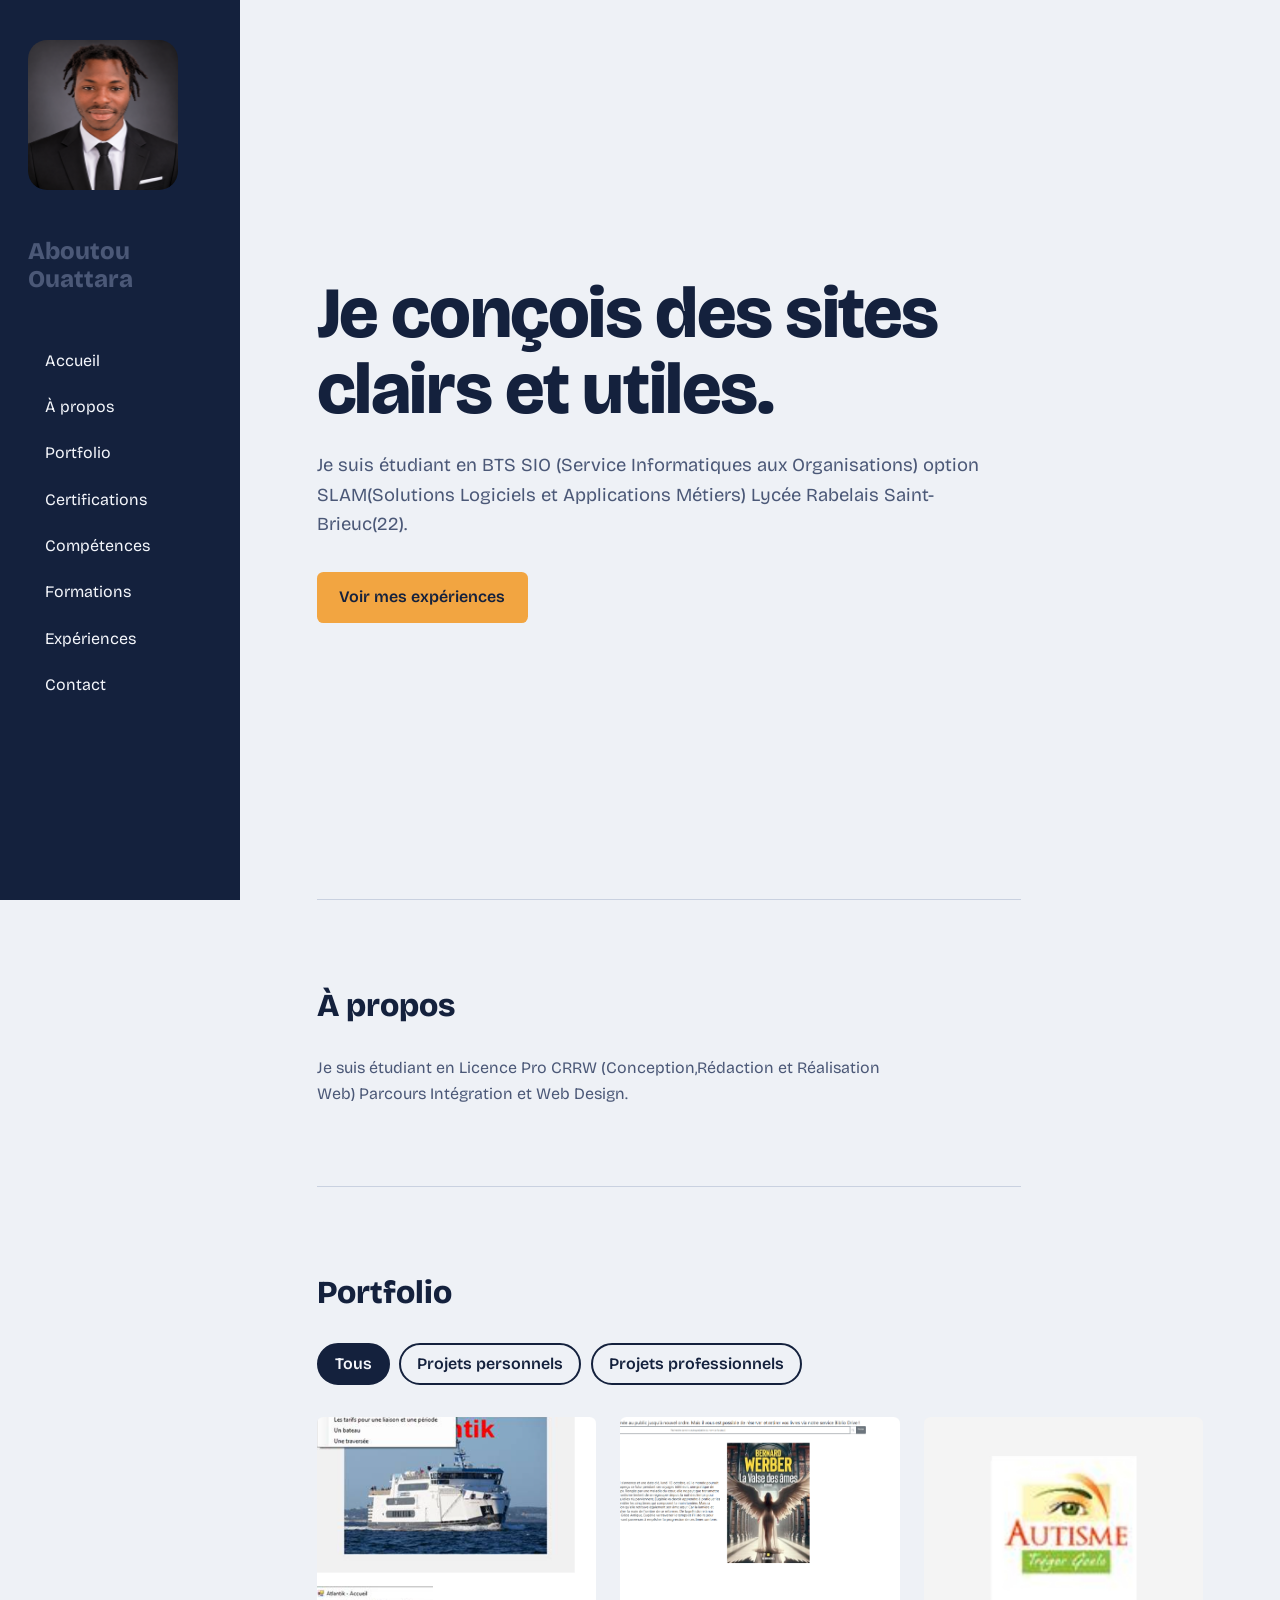
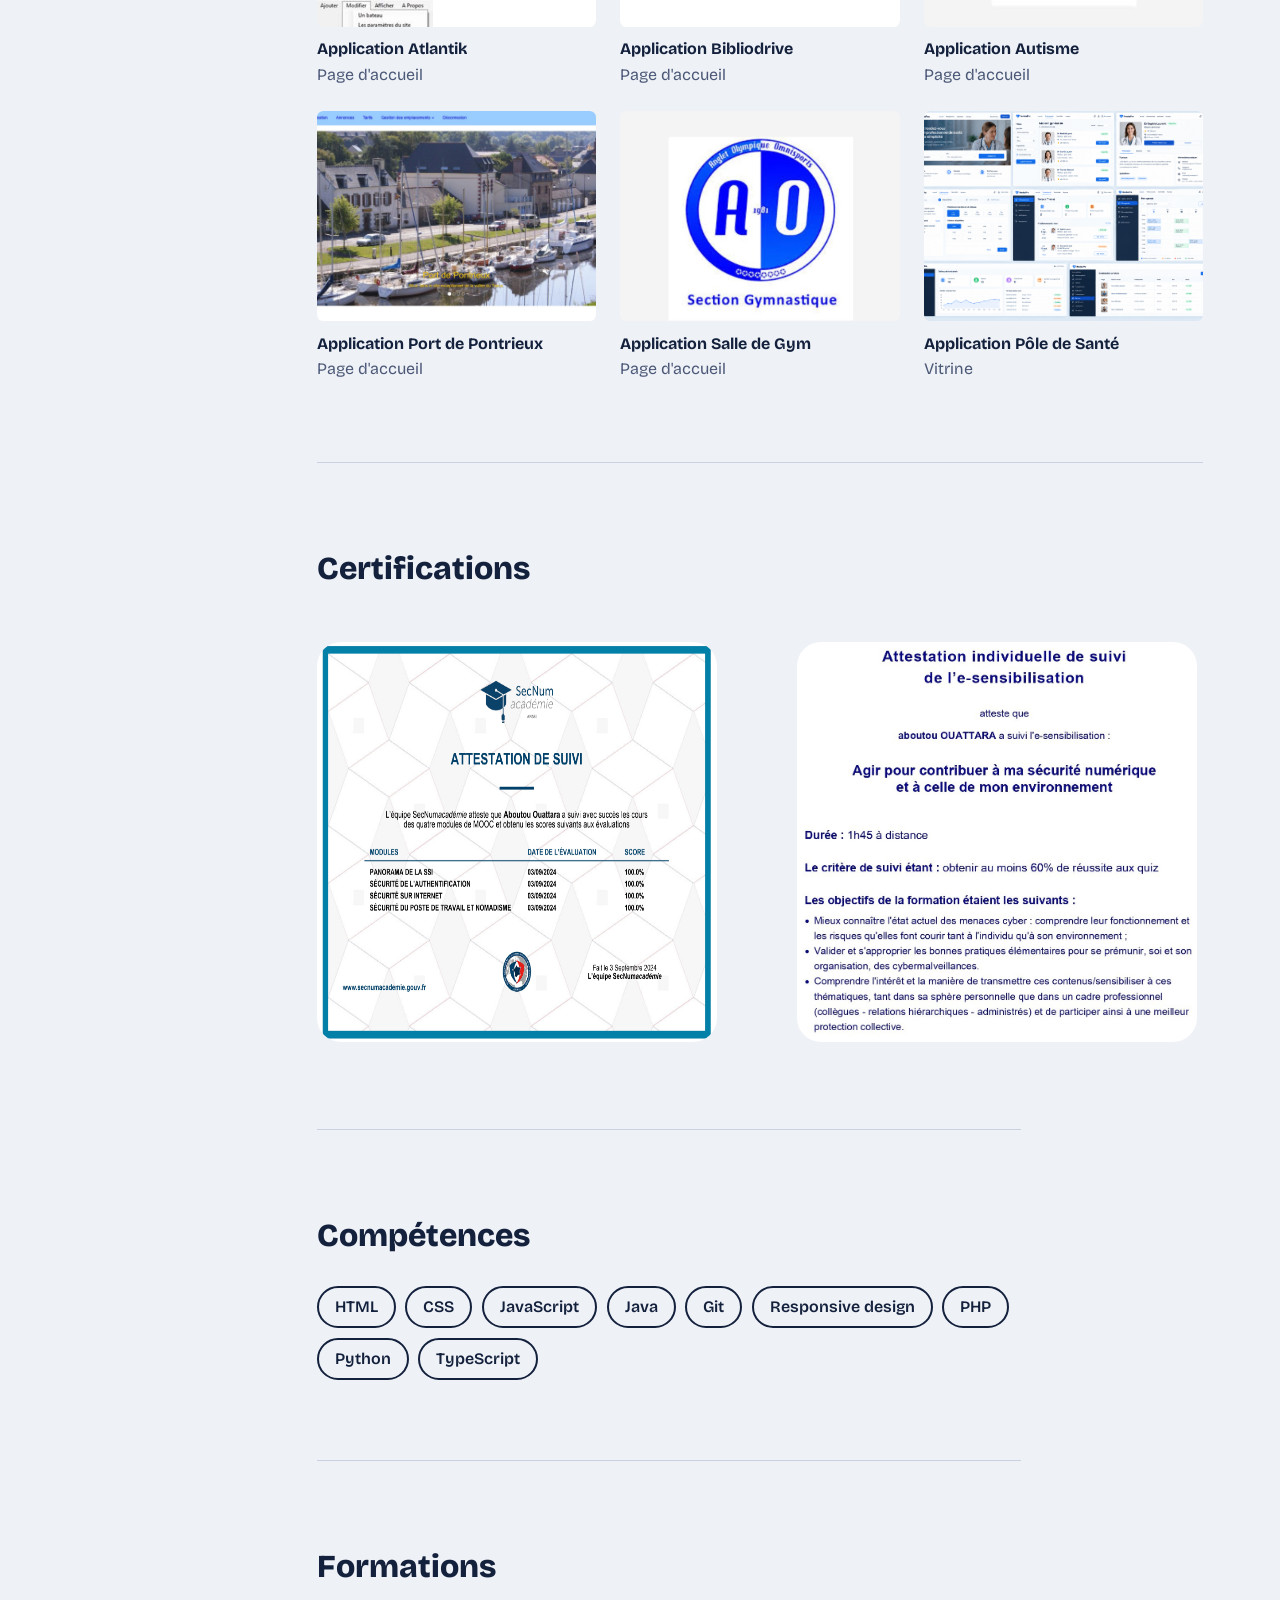
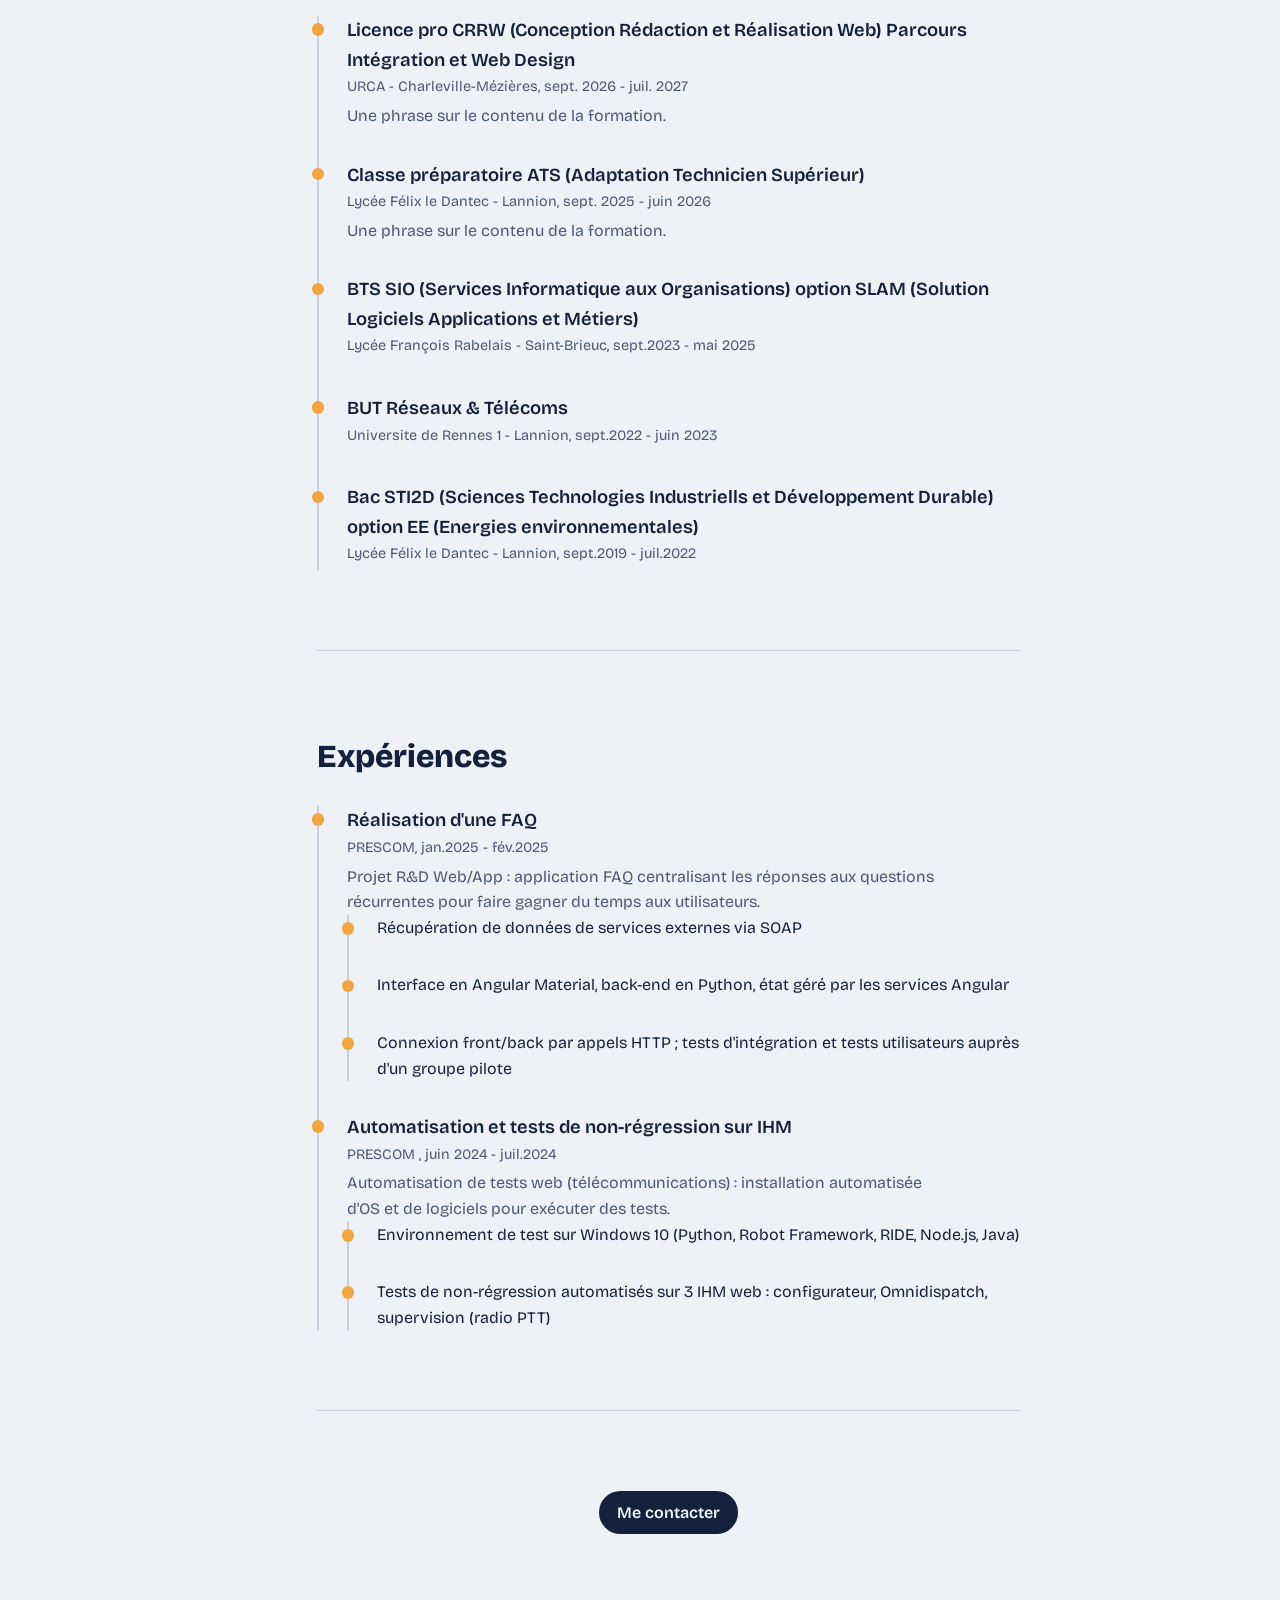
==== index.html @ e18f7376 "v1.01" ====
<!DOCTYPE html>
<html lang="fr">

<head>
	<meta charset="UTF-8">
	<meta name="viewport" content="width=device-width, initial-scale=1.0">
	<meta
		content="Portfolio d'ABOUTOU OUATTARA - Etudiant en Licence Pro CRRW (Conception, Rédaction et Réalisation Web) Parcous Intégration et Web Design"
		name="description">
	<meta content="ABOUTOU OUATTARA" name="author">
	<meta name="description" content="Portfolio d'Aboutou Ouattara">
	<title>Aboutou Ouattara | Portfolio</title>
	<link rel="preconnect" href="https://fonts.googleapis.com">
	<link rel="preconnect" href="https://fonts.gstatic.com" crossorigin>
	<link href="https://fonts.googleapis.com/css2?family=Bricolage+Grotesque:wght@400;600;800&display=swap"
		rel="stylesheet">
	<link rel="stylesheet" href="./css/style.css">
	<script src="./js/script.js" defer></script>
</head>

<body>
	<nav class="menu" aria-label="Navigation principale">
		<img src="./images/Portrait professionnel en costume noir.png" alt="photo professionnel" class="profil">
		<p class="menu__name">Aboutou<br>Ouattara</p>
		<ul>
			<li><a href="#accueil">Accueil</a></li>
			<li><a href="#apropos">À propos</a></li>
			<li><a href="#portfolio">Portfolio</a></li>
			<li><a href="#certifications">Certifications</a></li>
			<li><a href="#competences">Compétences</a></li>
			<li><a href="#formations">Formations</a></li>
			<li><a href="#experiences">Expériences</a></li>
			<li><a href="#contact">Contact</a></li>
		</ul>
	</nav>

	<main>
		<section id="accueil" class="hero">
			<h1>Je conçois des sites clairs et utiles.</h1>
			<p>Je suis étudiant en BTS SIO (Service Informatiques aux Organisations) option SLAM(Solutions Logiciels et
				Applications Métiers) Lycée Rabelais Saint-Brieuc(22).</p>
			<a class="button" href="#experiences">Voir mes expériences</a>
		</section>

		<section id="apropos">
			<h2>À propos</h2>
			<p>Je suis étudiant en Licence Pro CRRW (Conception,Rédaction et Réalisation Web) Parcours Intégration et
				Web Design.</p>
		</section>
		<section id="portfolio">
			<a href="portfolio.html">
				<h2>Portfolio</h2>
			</a>
			<div class="filters">
				<button type="button" data-filter="all" class="is-active">Tous</button>
				<button type="button" data-filter="personnels">Projets personnels</button>
				<button type="button" data-filter="professionnels">Projets professionnels</button>
			</div>

			<div class="projects">
				<figure class="project" data-category="professionnels">
					<a href="projets/atlantik-app1.png" class="img-pop-up">
						<img src="projets/atlantik-app1.png" alt="Application Atlantik, page d'accueil">
					</a>
					<figcaption>
						<h4>Application Atlantik</h4>
						<p>Page d'accueil</p>
					</figcaption>
				</figure>
				<figure class="project" data-category="professionnels">
					<a href="projets/bibliodrive1.png" class="img-pop-up">
						<img src="projets/bibliodrive1.png" alt="Application Bibliodrive">
					</a>
					<figcaption>
						<h4>Application Bibliodrive</h4>
						<p>Page d'accueil</p>
					</figcaption>
				</figure>
				<figure class="project" data-category="professionnels">
					<a href="projets/javaprojetAsso1.jpg">
						<img src="projets/javaprojetAsso1.jpg" alt="Application Java">
					</a>
					<figcaption>
						<h4>Application Autisme</h4>
						<p>Page d'accueil</p>
					</figcaption>
				</figure>
				<figure class="project" data-category="professionnels">
					<a href="projets/symfony1.jpg">
						<img src="projets/symfony1.jpg" alt="Application symfony">
					</a>
					<figcaption>
						<h4>Application Port de Pontrieux</h4>
						<p>Page d'accueil</p>
					</figcaption>
				</figure>
				<figure class="project" data-category="professionnels">
					<a href="projets/javaprojetGym1.jpg">
						<img src="projets/javaprojetGym1.jpg" alt="Application Java">
					</a>
					<figcaption>
						<h4>Application Salle de Gym</h4>
						<p>Page d'accueil</p>
					</figcaption>
				</figure>
				<figure class="project" data-category="personnels">
					<a href="projets/maquette.png">
						<img src="projets/maquette.png" alt="Application CodeIgniter4">
					</a>
					<figcaption>
						<h4>Application Pôle de Santé</h4>
						<p>Vitrine</p>
					</figcaption>
				</figure>
			</div>
		</section>
		<section id="certifications">
			<h2>Certifications</h2>
			<div class="mes-certifs">
				<figure>
					<a href="certifications/attestationsecnum_page-0001.jpg">
						<img src="certifications/attestationsecnum_page-0001.jpg" alt="Certifications MOOC">
					</a>
				</figure>
				<figure>
					<a href="certifications/AttestationSensCyber.jpg">
						<img src="certifications/AttestationSensCyber.jpg" alt="Attestation sens cyber">
					</a>
				</figure>
			</div>
		</section>
		</section>
		<section id="competences">
			<h2>Compétences</h2>
			<ul class="tags">
				<li>HTML</li>
				<li>CSS</li>
				<li>JavaScript</li>
				<li>Java</li>
				<li>Git</li>
				<li>Responsive design</li>
				<li>PHP</li>
				<li>Python</li>
				<li>TypeScript</li>
			</ul>
		</section>

		<section id="formations">
			<h2>Formations</h2>
			<ol class="timeline">
				<li>
					<h3>Licence pro CRRW (Conception Rédaction et Réalisation Web) Parcours Intégration et Web Design
					</h3>
					<p class="meta">URCA - Charleville-Mézières, sept. 2026 - juil. 2027</p>
					<p>Une phrase sur le contenu de la formation.</p>
				</li>
				<li>
					<h3>Classe préparatoire ATS (Adaptation Technicien Supérieur)</h3>
					<p class="meta">Lycée Félix le Dantec - Lannion, sept. 2025 - juin 2026</p>
					<p>Une phrase sur le contenu de la formation.</p>
				</li>
				<li>
					<h3>BTS SIO (Services Informatique aux Organisations) option SLAM (Solution Logiciels Applications
						et Métiers)</h3>
					<p class="meta">Lycée François Rabelais - Saint-Brieuc, sept.2023 - mai 2025</p>
				</li>
				<li>
					<h3>BUT Réseaux & Télécoms</h3>
					<p class="meta">Universite de Rennes 1 - Lannion, sept.2022 - juin 2023</p>
				</li>
				<li>
					<h3>Bac STI2D (Sciences Technologies Industriells et Développement Durable) option EE (Energies
						environnementales)</h3>
					<p class="meta">Lycée Félix le Dantec - Lannion, sept.2019 - juil.2022</p>
				</li>
			</ol>
		</section>

		<section id="experiences">
			<h2>Expériences</h2>
			<ol class="timeline">
				<li>
					<h3>Réalisation d'une FAQ</h3>
					<p class="meta">PRESCOM, jan.2025 - fév.2025</p>
					<p>Projet R&D Web/App : application FAQ centralisant les réponses aux questions récurrentes pour
						faire gagner du temps aux utilisateurs.</p>
					<ol class="timeline">
						<li>Récupération de données de services externes via SOAP</li>
						<li>Interface en Angular Material, back-end en Python, état géré par les services Angular</li>
						<li>Connexion front/back par appels HTTP ; tests d'intégration et tests utilisateurs auprès d'un
							groupe pilote</li>
					</ol>
				</li>
				<li>
					<h3>Automatisation et tests de non-régression sur IHM</h3>
					<p class="meta">PRESCOM , juin 2024 - juil.2024</p>
					<p>Automatisation de tests web (télécommunications) : installation automatisée d'OS et de logiciels
						pour exécuter des tests.</p>
					<ol class="timeline">
						<li>Environnement de test sur Windows 10 (Python, Robot Framework, RIDE, Node.js, Java)</li>
						<li>Tests de non-régression automatisés sur 3 IHM web : configurateur, Omnidispatch, supervision
							(radio PTT)</li>
					</ol>
				</li>
			</ol>
		</section>
		<section id="contact">
			<a href="contact.html" class="contacter">Me contacter</a>
		</section>
	</main>
</body>

</html>
---- css/style.css ----
:root {
    --bg: #eef1f6;
    --ink: #14213d;
    --muted: #4b5877;
    --side: #14213d;
    --side-text: #f4f6fb;
    --accent: #f2a541;
    --line: #c9d1e0;
    --side-width: 15rem;
}

* {
    margin: 0;
    padding: 0;
    box-sizing: border-box;
}

html {
    scroll-behavior: smooth;
}

body {
    min-height: 100vh;
    display: flex;
    background: var(--bg);
    color: var(--ink);
    font-family: 'Bricolage Grotesque', 'Franklin Gothic Medium', Arial, sans-serif;
    line-height: 1.6;
}
.profil{
    width: 150px;
    height: 150px;
    border-radius: 1.2rem;
}


#portfolio {
    max-width: 70rem;
}
#portfolio a{
    text-decoration: none;
    color: inherit;
}

.filters {
    display: flex;
    flex-wrap: wrap;
    gap: 0.6rem;
    margin-bottom: 2rem;
}

.filters button {
    font: inherit;
    font-weight: 600;
    padding: 0.4rem 1rem;
    border: 2px solid var(--ink);
    border-radius: 2rem;
    background: transparent;
    color: var(--ink);
    cursor: pointer;
}

.filters button:hover,
.filters button.is-active {
    background: var(--ink);
    color: var(--side-text);
}

.projects {
    display: grid;
    grid-template-columns: repeat(auto-fill, minmax(15rem, 1fr));
    gap: 1.5rem;
}

.project[hidden] {
    display: none;
}

.project img {
    display: block;
    width: 100%;
    aspect-ratio: 4 / 3;
    object-fit: cover;
    border-radius: 0.4rem;
}

.project h4 {
    margin-top: 0.6rem;
}
#certifications{
    display: grid;
    grid-template-rows: 1fr;
    row-gap: 1.5rem;
    gap: 1.5rem;
    
}
.mes-certifs{
    display: grid;
    grid-template-columns: repeat(2,1fr);
    gap: 5rem;
}
.mes-certifs img{
   width: 400px;
   height: 400px;
   border-radius: 1.5rem;
}

/* Menu latéral */
.menu {
    position: sticky;
    top: 0;
    height: 100vh;
    width: var(--side-width);
    flex-shrink: 0;
    display: flex;
    flex-direction: column;
    gap: 3rem;
    padding: 2.5rem 1.75rem;
    background: var(--side);
    color: var(--side-text);
}

.menu__name {
    font-size: 1.5rem;
    font-weight: 800;
    line-height: 1.15;
}

.menu ul {
    list-style-type: none;
    display: flex;
    flex-direction: column;
    gap: 0.5rem;
}

.menu a {
    display: block;
    padding: 0.4rem 0 0.4rem 0.9rem;
    border-left: 3px solid transparent;
    color: var(--side-text);
    text-decoration: none;
}

.menu a:hover,
.menu a:focus-visible {
    border-left-color: var(--accent);
    outline: none;
}

/* Contenu */
main {
    flex: 1;
    min-width: 0;
    padding: 0 clamp(1.5rem, 6vw, 5rem);
}

section {
    max-width: 44rem;
    padding: 5rem 0;
    border-bottom: 1px solid var(--line);
    scroll-margin-top: 1rem;
}

section:last-child {
    border-bottom: none;
}

h1 {
    font-size: clamp(2.5rem, 6vw, 4.5rem);
    font-weight: 800;
    line-height: 1.05;
    letter-spacing: -0.02em;
    margin-bottom: 1.5rem;
}

h2 {
    font-size: 2rem;
    font-weight: 800;
    margin-bottom: 1.5rem;
}

h3 {
    font-size: 1.15rem;
    font-weight: 600;
}

p {
    color: var(--muted);
    max-width: 60ch;
}

.hero {
    min-height: 100vh;
    display: flex;
    flex-direction: column;
    justify-content: center;
    align-items: flex-start;
}

.hero p {
    font-size: 1.15rem;
    margin-bottom: 2rem;
}

.button {
    display: inline-block;
    padding: 0.8rem 1.4rem;
    background: var(--accent);
    color: var(--ink);
    font-weight: 600;
    text-decoration: none;
    border-radius: 0.4rem;
}

.button:hover {
    background: var(--ink);
    color: var(--side-text);
}

/* Compétences */
.tags {
    list-style: none;
    display: flex;
    flex-wrap: wrap;
    gap: 0.6rem;
}

.tags li {
    padding: 0.4rem 1rem;
    border: 2px solid var(--ink);
    border-radius: 2rem;
    font-weight: 600;
}

/* Formations et expériences */
.timeline {
    list-style: none;
    border-left: 2px solid var(--line);
    display: flex;
    flex-direction: column;
    gap: 2rem;
}

.timeline li {
    position: relative;
    padding-left: 1.75rem;
}

.timeline li::before {
    content: "";
    position: absolute;
    left: -0.45rem;
    top: 0.45rem;
    width: 0.8rem;
    height: 0.8rem;
    border-radius: 50%;
    background: var(--accent);
}

.meta {
    font-size: 0.9rem;
    margin-bottom: 0.3rem;
}

a:focus-visible {
    outline: 3px solid var(--accent);
    outline-offset: 3px;
}

/* Mobile : le menu passe en haut */
@media (max-width: 760px) {
    body {
        flex-direction: column;
    }

    .menu {
        width: 100%;
        height: auto;
        z-index: 10;
        flex-direction: row;
        align-items: center;
        justify-content: space-between;
        gap: 1rem;
        padding: 0.75rem 1rem;
        overflow-x: auto;
    }

    .menu__name {
        display: none;
    }

    .menu ul {
        flex-direction: row;
        gap: 0.25rem;
    }

    .menu a {
        padding: 0.4rem 0.7rem;
        border-left: none;
        border-bottom: 3px solid transparent;
        white-space: nowrap;
    }

    .menu a:hover,
    .menu a:focus-visible {
        border-bottom-color: var(--accent);
    }

    section {
        padding: 3rem 0;
        scroll-margin-top: 4rem;
    }

    .hero {
        min-height: 80vh;
    }
}

/********Contact************************************/
#contact{
    display: flex;
    justify-content: center;
    align-items: center;
    width: 100%;
    height: auto;
}
.contacter{
    font: inherit;
    font-weight: 600;
    padding: 0.4rem 1rem;
    border: 2px solid var(--ink);
    border-radius: 2rem;
    background: transparent;
    color: var(--ink);
    cursor: pointer;
}
#contact a{
    text-decoration: none;
    color: inherit;
    text-align: center;
    background: var(--ink);
    color: var(--side-text);
}
@media (prefers-reduced-motion: reduce) {
    html {
        scroll-behavior: auto;
    }
}
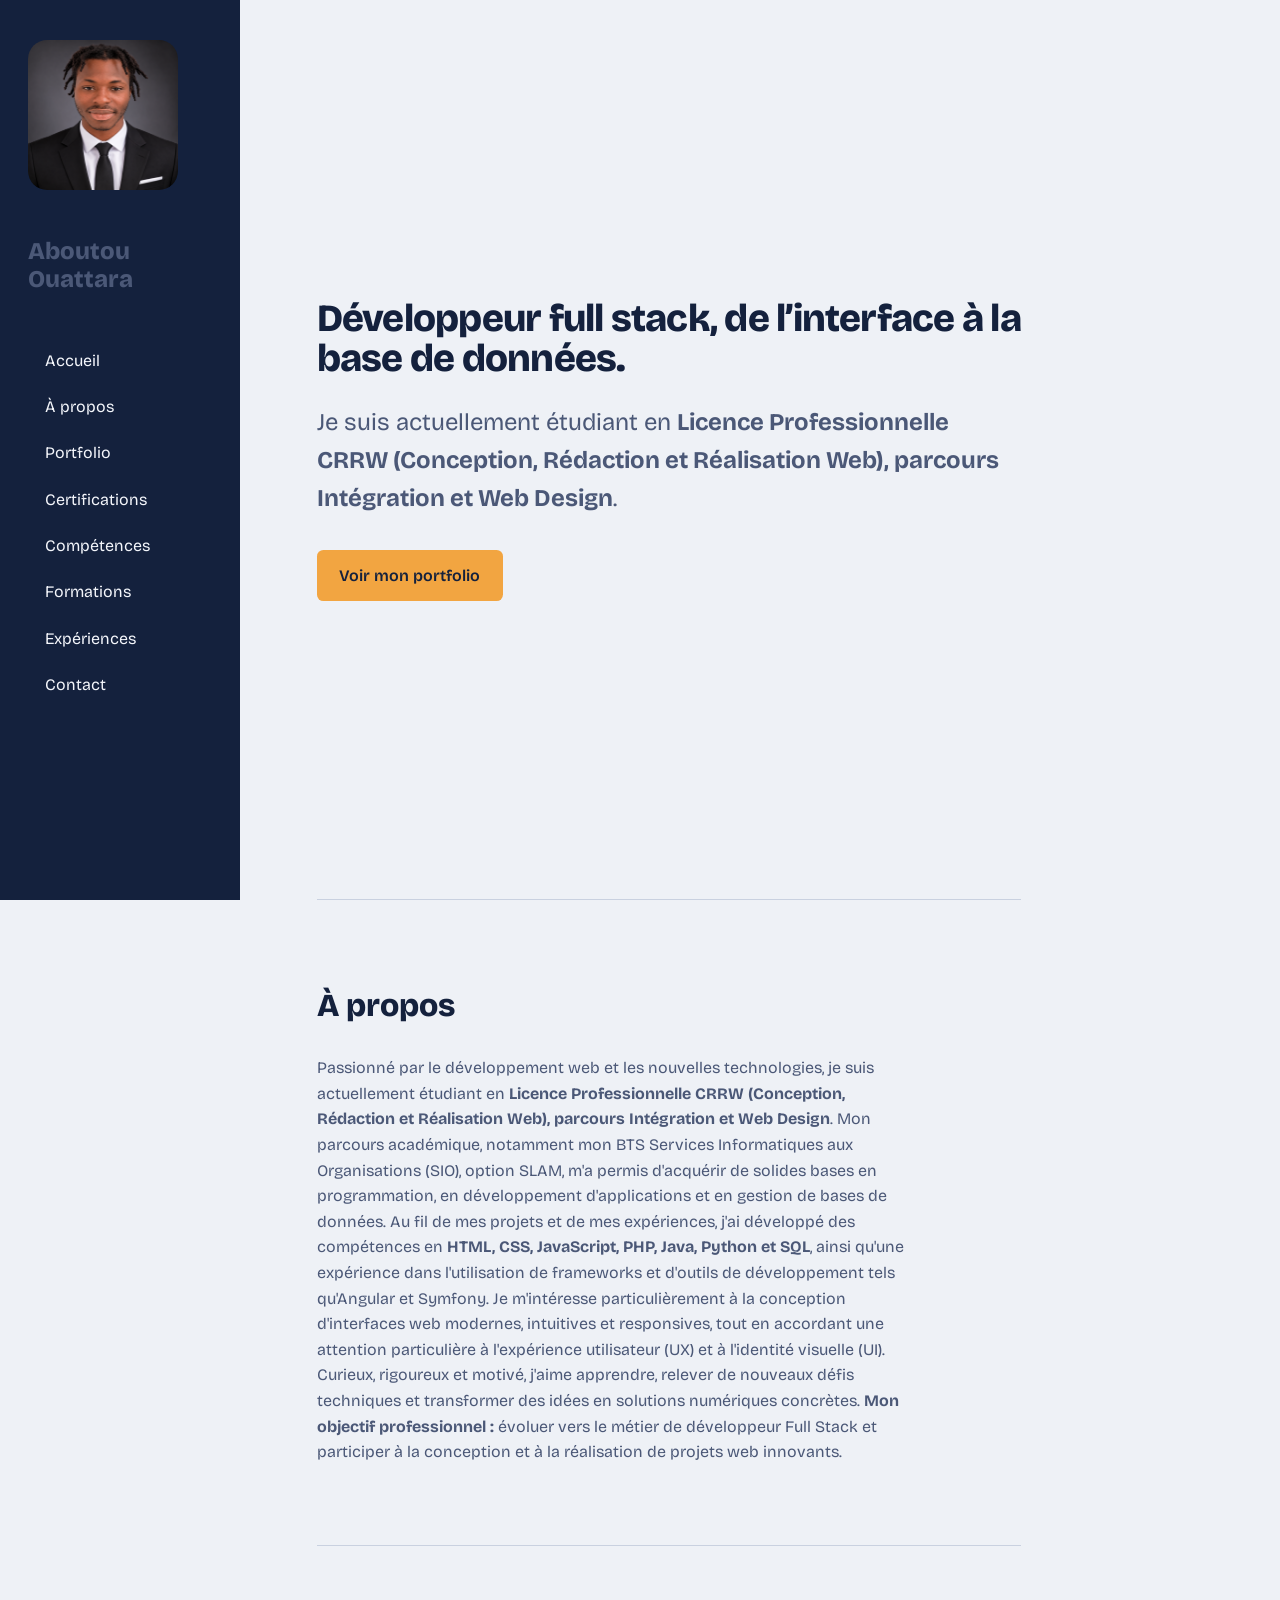
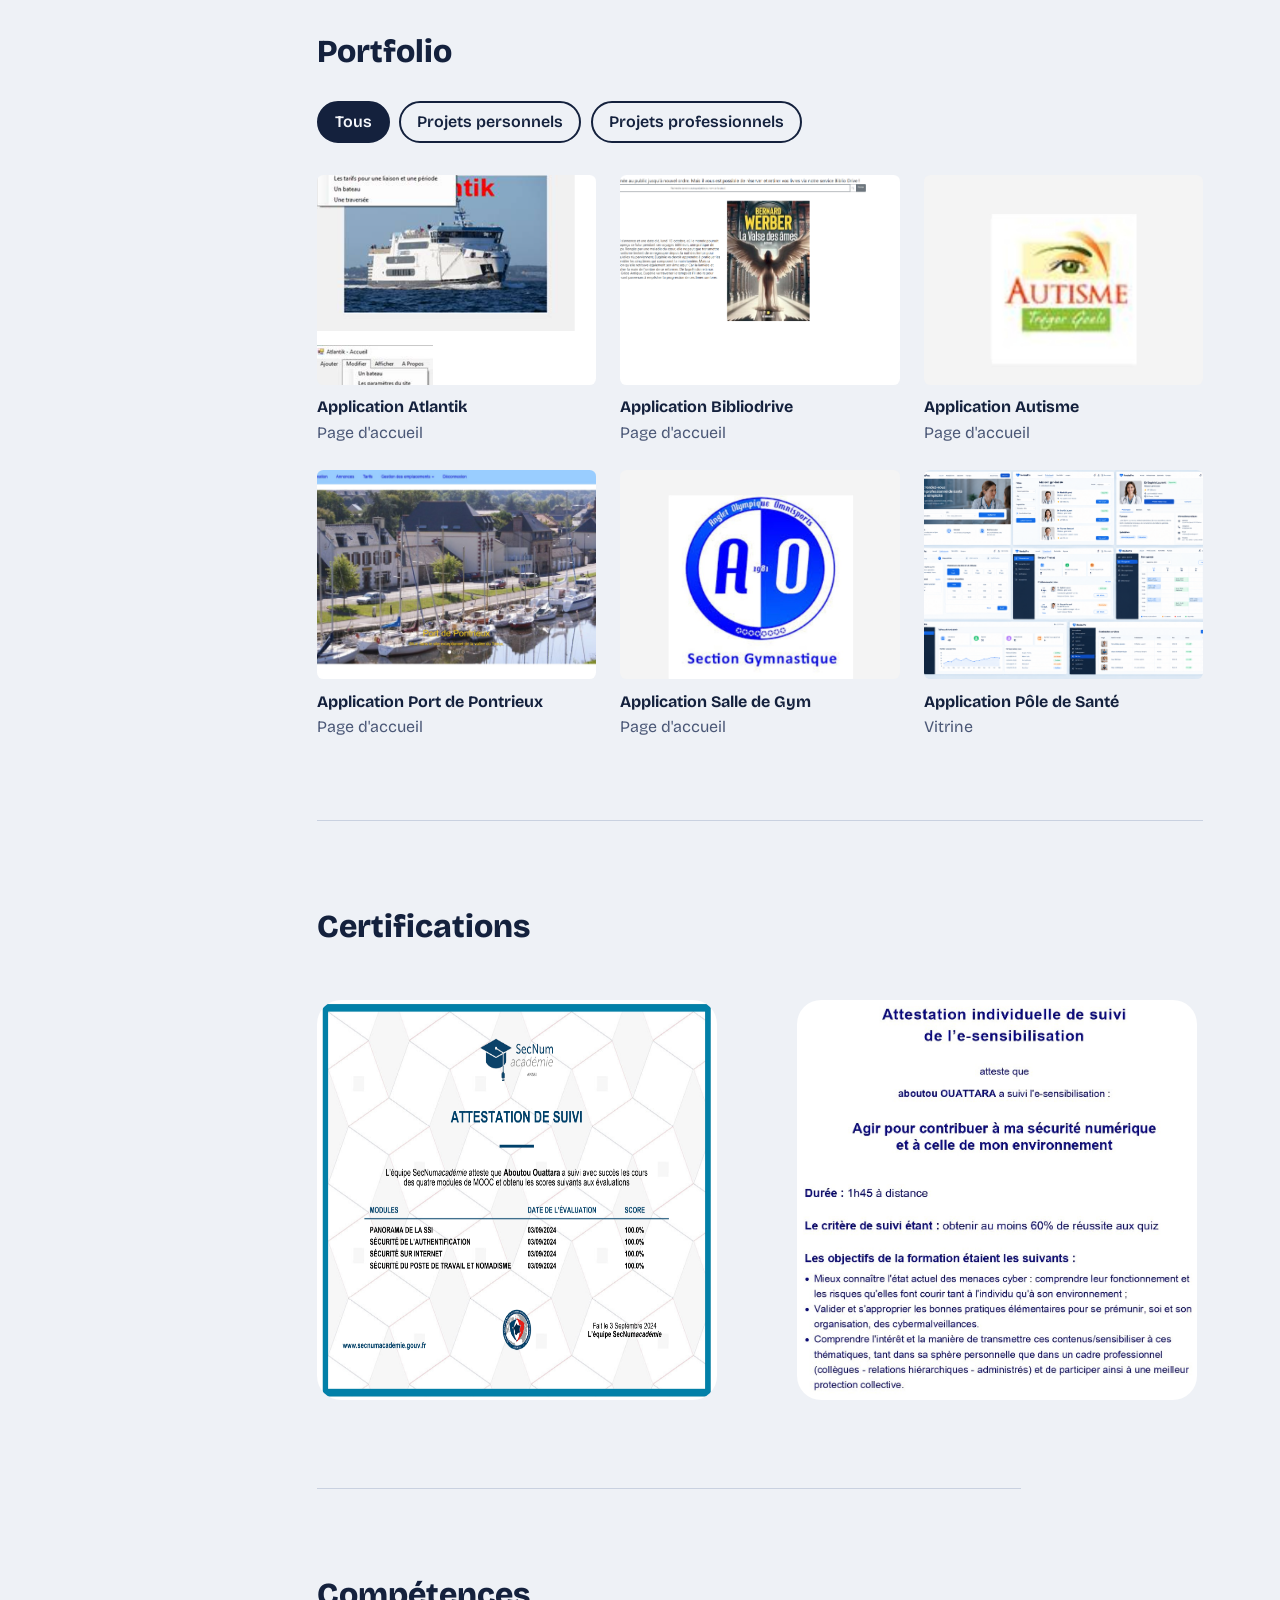
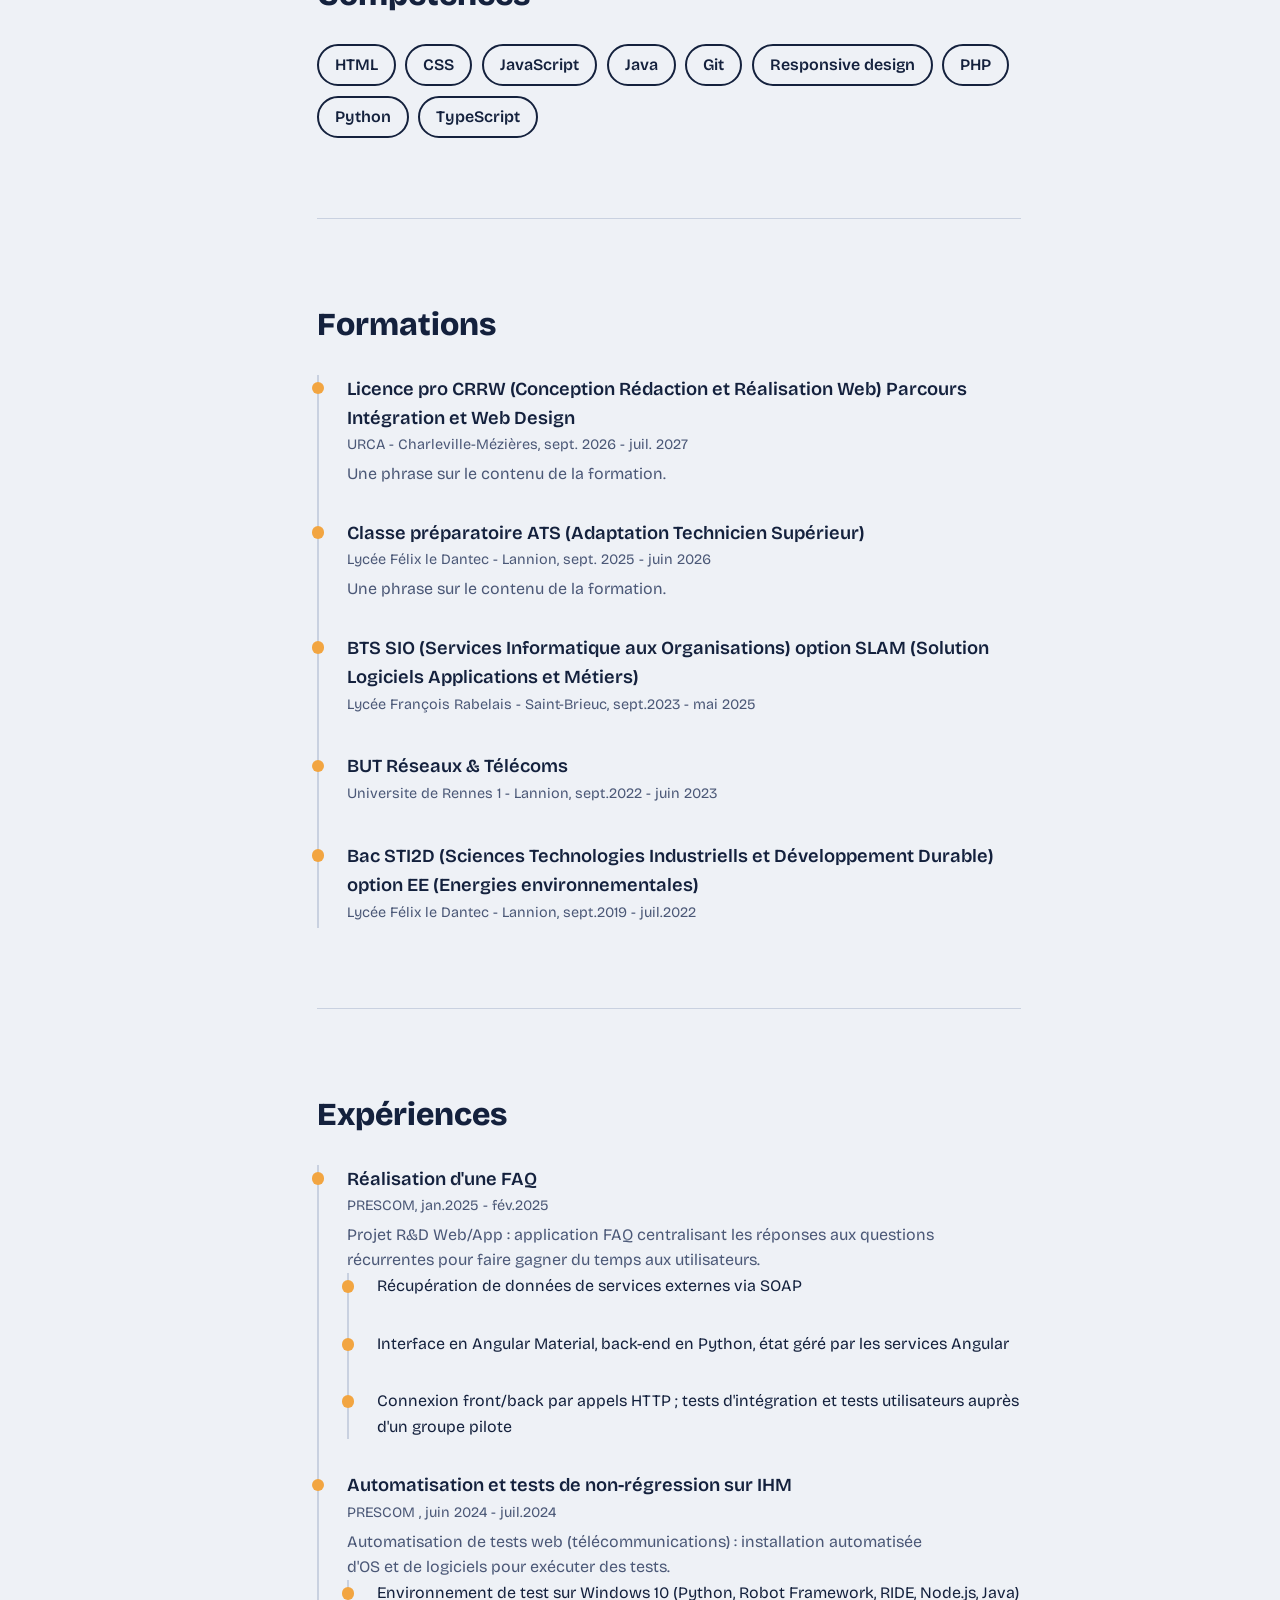
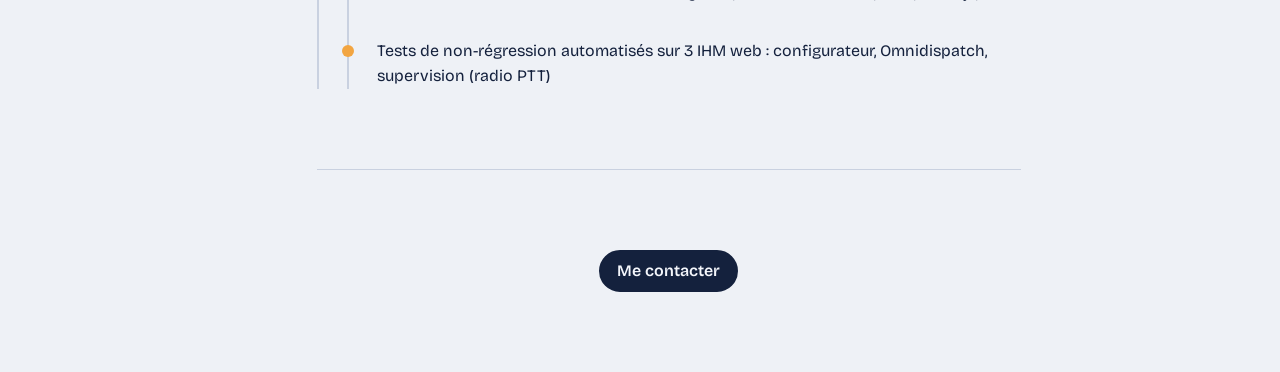
==== commit 601b0cdb: "v1.02.1" ====
--- a/index.html
+++ b/index.html
@@ -14,7 +14,8 @@
 	<link rel="preconnect" href="https://fonts.gstatic.com" crossorigin>
 	<link href="https://fonts.googleapis.com/css2?family=Bricolage+Grotesque:wght@400;600;800&display=swap"
 		rel="stylesheet">
-	<link rel="stylesheet" href="./css/style.css">
+	<link rel="icon" type="image/png" href="./images/icons/7867852.png" />
+	<link rel="stylesheet" href="./css/style1.css">
 	<script src="./js/script.js" defer></script>
 </head>
 
@@ -36,16 +37,36 @@
 
 	<main>
 		<section id="accueil" class="hero">
-			<h1>Je conçois des sites clairs et utiles.</h1>
-			<p>Je suis étudiant en BTS SIO (Service Informatiques aux Organisations) option SLAM(Solutions Logiciels et
-				Applications Métiers) Lycée Rabelais Saint-Brieuc(22).</p>
-			<a class="button" href="#experiences">Voir mes expériences</a>
+			<h1>Développeur full stack, de l’interface à la base de données.</h1>
+			<p>Je suis actuellement étudiant en <strong>Licence Professionnelle CRRW (Conception, Rédaction et Réalisation Web), parcours Intégration et Web Design</strong>.</p>
+			<a class="button" href="#portfolio">Voir mon portfolio</a>
 		</section>
 
 		<section id="apropos">
 			<h2>À propos</h2>
-			<p>Je suis étudiant en Licence Pro CRRW (Conception,Rédaction et Réalisation Web) Parcours Intégration et
-				Web Design.</p>
+			<p>
+
+				Passionné par le développement web et les nouvelles technologies, je suis actuellement étudiant en
+				<strong>Licence Professionnelle CRRW (Conception, Rédaction et Réalisation Web), parcours Intégration et Web
+				Design</strong>.
+
+				Mon parcours académique, notamment mon BTS Services Informatiques aux Organisations (SIO), option SLAM,
+				m'a permis d'acquérir de solides bases en programmation, en développement d'applications et en gestion
+				de bases de données.
+
+				Au fil de mes projets et de mes expériences, j'ai développé des compétences en <strong>HTML, CSS, JavaScript,
+				PHP, Java, Python et SQL</strong>, ainsi qu'une expérience dans l'utilisation de frameworks et d'outils de
+				développement tels qu'Angular et Symfony.
+
+				Je m'intéresse particulièrement à la conception d'interfaces web modernes, intuitives et responsives,
+				tout en accordant une attention particulière à l'expérience utilisateur (UX) et à l'identité visuelle
+				(UI).
+
+				Curieux, rigoureux et motivé, j'aime apprendre, relever de nouveaux défis techniques et transformer des
+				idées en solutions numériques concrètes.
+
+				<strong>Mon objectif professionnel : </strong>évoluer vers le métier de développeur Full Stack et participer à la
+				conception et à la réalisation de projets web innovants.</p>
 		</section>
 		<section id="portfolio">
 			<a href="portfolio.html">
--- a/css/style1.css
+++ b/css/style1.css
@@ -0,0 +1,348 @@
+:root {
+    --bg: #eef1f6;
+    --ink: #14213d;
+    --muted: #4b5877;
+    --side: #14213d;
+    --side-text: #f4f6fb;
+    --accent: #f2a541;
+    --line: #c9d1e0;
+    --side-width: 15rem;
+}
+
+* {
+    margin: 0;
+    padding: 0;
+    box-sizing: border-box;
+}
+
+html {
+    scroll-behavior: smooth;
+}
+
+body {
+    min-height: 100vh;
+    display: flex;
+    background: var(--bg);
+    color: var(--ink);
+    font-family: 'Bricolage Grotesque', 'Franklin Gothic Medium', Arial, sans-serif;
+    line-height: 1.6;
+}
+.profil{
+    width: 150px;
+    height: 150px;
+    border-radius: 1.2rem;
+}
+
+
+#portfolio {
+    max-width: 70rem;
+}
+#portfolio a{
+    text-decoration: none;
+    color: inherit;
+}
+
+.filters {
+    display: flex;
+    flex-wrap: wrap;
+    gap: 0.6rem;
+    margin-bottom: 2rem;
+}
+
+.filters button {
+    font: inherit;
+    font-weight: 600;
+    padding: 0.4rem 1rem;
+    border: 2px solid var(--ink);
+    border-radius: 2rem;
+    background: transparent;
+    color: var(--ink);
+    cursor: pointer;
+}
+
+.filters button:hover,
+.filters button.is-active {
+    background: var(--ink);
+    color: var(--side-text);
+}
+
+.projects {
+    display: grid;
+    grid-template-columns: repeat(auto-fill, minmax(15rem, 1fr));
+    gap: 1.5rem;
+}
+
+.project[hidden] {
+    display: none;
+}
+
+.project img {
+    display: block;
+    width: 100%;
+    aspect-ratio: 4 / 3;
+    object-fit: cover;
+    border-radius: 0.4rem;
+}
+
+.project h4 {
+    margin-top: 0.6rem;
+}
+#certifications{
+    display: grid;
+    grid-template-rows: 1fr;
+    row-gap: 1.5rem;
+    gap: 1.5rem;
+    
+}
+.mes-certifs{
+    display: grid;
+    grid-template-columns: repeat(2,1fr);
+    gap: 5rem;
+}
+.mes-certifs img{
+   width: 400px;
+   height: 400px;
+   border-radius: 1.5rem;
+}
+
+/* Menu latéral */
+.menu {
+    position: sticky;
+    top: 0;
+    height: 100vh;
+    width: var(--side-width);
+    flex-shrink: 0;
+    display: flex;
+    flex-direction: column;
+    gap: 3rem;
+    padding: 2.5rem 1.75rem;
+    background: var(--side);
+    color: var(--side-text);
+}
+
+.menu__name {
+    font-size: 1.5rem;
+    font-weight: 800;
+    line-height: 1.15;
+}
+
+.menu ul {
+    list-style-type: none;
+    display: flex;
+    flex-direction: column;
+    gap: 0.5rem;
+}
+
+.menu a {
+    display: block;
+    padding: 0.4rem 0 0.4rem 0.9rem;
+    border-left: 3px solid transparent;
+    color: var(--side-text);
+    text-decoration: none;
+}
+
+.menu a:hover,
+.menu a:focus-visible {
+    border-left-color: var(--accent);
+    outline: none;
+}
+
+/* Contenu */
+main {
+    flex: 1;
+    min-width: 0;
+    padding: 0 clamp(1.5rem, 6vw, 5rem);
+}
+
+section {
+    max-width: 44rem;
+    padding: 5rem 0;
+    border-bottom: 1px solid var(--line);
+    scroll-margin-top: 1rem;
+}
+
+section:last-child {
+    border-bottom: none;
+}
+
+h1 {
+    font-size: clamp(0.5rem, 3vw, 2.5rem);
+    font-weight: 800;
+    line-height: 1.05;
+    letter-spacing: -0.02em;
+    margin-bottom: 1.5rem;
+}
+
+h2 {
+    font-size: 2rem;
+    font-weight: 800;
+    margin-bottom: 1.5rem;
+}
+
+h3 {
+    font-size: 1.15rem;
+    font-weight: 600;
+}
+
+p {
+    color: var(--muted);
+    max-width: 60ch;
+}
+
+.hero {
+    min-height: 100vh;
+    display: flex;
+    flex-direction: column;
+    justify-content: center;
+    align-items: flex-start;
+}
+
+.hero p {
+    font-size: 1.5rem;
+    margin-bottom: 2rem;
+}
+
+.button {
+    display: inline-block;
+    padding: 0.8rem 1.4rem;
+    background: var(--accent);
+    color: var(--ink);
+    font-weight: 600;
+    text-decoration: none;
+    border-radius: 0.4rem;
+}
+
+.button:hover {
+    background: var(--ink);
+    color: var(--side-text);
+}
+
+/* Compétences */
+.tags {
+    list-style: none;
+    display: flex;
+    flex-wrap: wrap;
+    gap: 0.6rem;
+}
+
+.tags li {
+    padding: 0.4rem 1rem;
+    border: 2px solid var(--ink);
+    border-radius: 2rem;
+    font-weight: 600;
+}
+
+/* Formations et expériences */
+.timeline {
+    list-style: none;
+    border-left: 2px solid var(--line);
+    display: flex;
+    flex-direction: column;
+    gap: 2rem;
+}
+
+.timeline li {
+    position: relative;
+    padding-left: 1.75rem;
+}
+
+.timeline li::before {
+    content: "";
+    position: absolute;
+    left: -0.45rem;
+    top: 0.45rem;
+    width: 0.8rem;
+    height: 0.8rem;
+    border-radius: 50%;
+    background: var(--accent);
+}
+
+.meta {
+    font-size: 0.9rem;
+    margin-bottom: 0.3rem;
+}
+
+a:focus-visible {
+    outline: 3px solid var(--accent);
+    outline-offset: 3px;
+}
+
+/* Mobile : le menu passe en haut */
+@media (max-width: 760px) {
+    body {
+        flex-direction: column;
+    }
+
+    .menu {
+        width: 100%;
+        height: auto;
+        z-index: 10;
+        flex-direction: row;
+        align-items: center;
+        justify-content: space-between;
+        gap: 1rem;
+        padding: 0.75rem 1rem;
+        overflow-x: auto;
+    }
+
+    .menu__name {
+        display: none;
+    }
+
+    .menu ul {
+        flex-direction: row;
+        gap: 0.25rem;
+    }
+
+    .menu a {
+        padding: 0.4rem 0.7rem;
+        border-left: none;
+        border-bottom: 3px solid transparent;
+        white-space: nowrap;
+    }
+
+    .menu a:hover,
+    .menu a:focus-visible {
+        border-bottom-color: var(--accent);
+    }
+
+    section {
+        padding: 3rem 0;
+        scroll-margin-top: 4rem;
+    }
+
+    .hero {
+        min-height: 80vh;
+    }
+}
+
+/********Contact************************************/
+#contact{
+    display: flex;
+    justify-content: center;
+    align-items: center;
+    width: 100%;
+    height: auto;
+}
+.contacter{
+    font: inherit;
+    font-weight: 600;
+    padding: 0.4rem 1rem;
+    border: 2px solid var(--ink);
+    border-radius: 2rem;
+    background: transparent;
+    color: var(--ink);
+    cursor: pointer;
+}
+#contact a{
+    text-decoration: none;
+    color: inherit;
+    text-align: center;
+    background: var(--ink);
+    color: var(--side-text);
+}
+@media (prefers-reduced-motion: reduce) {
+    html {
+        scroll-behavior: auto;
+    }
+}
